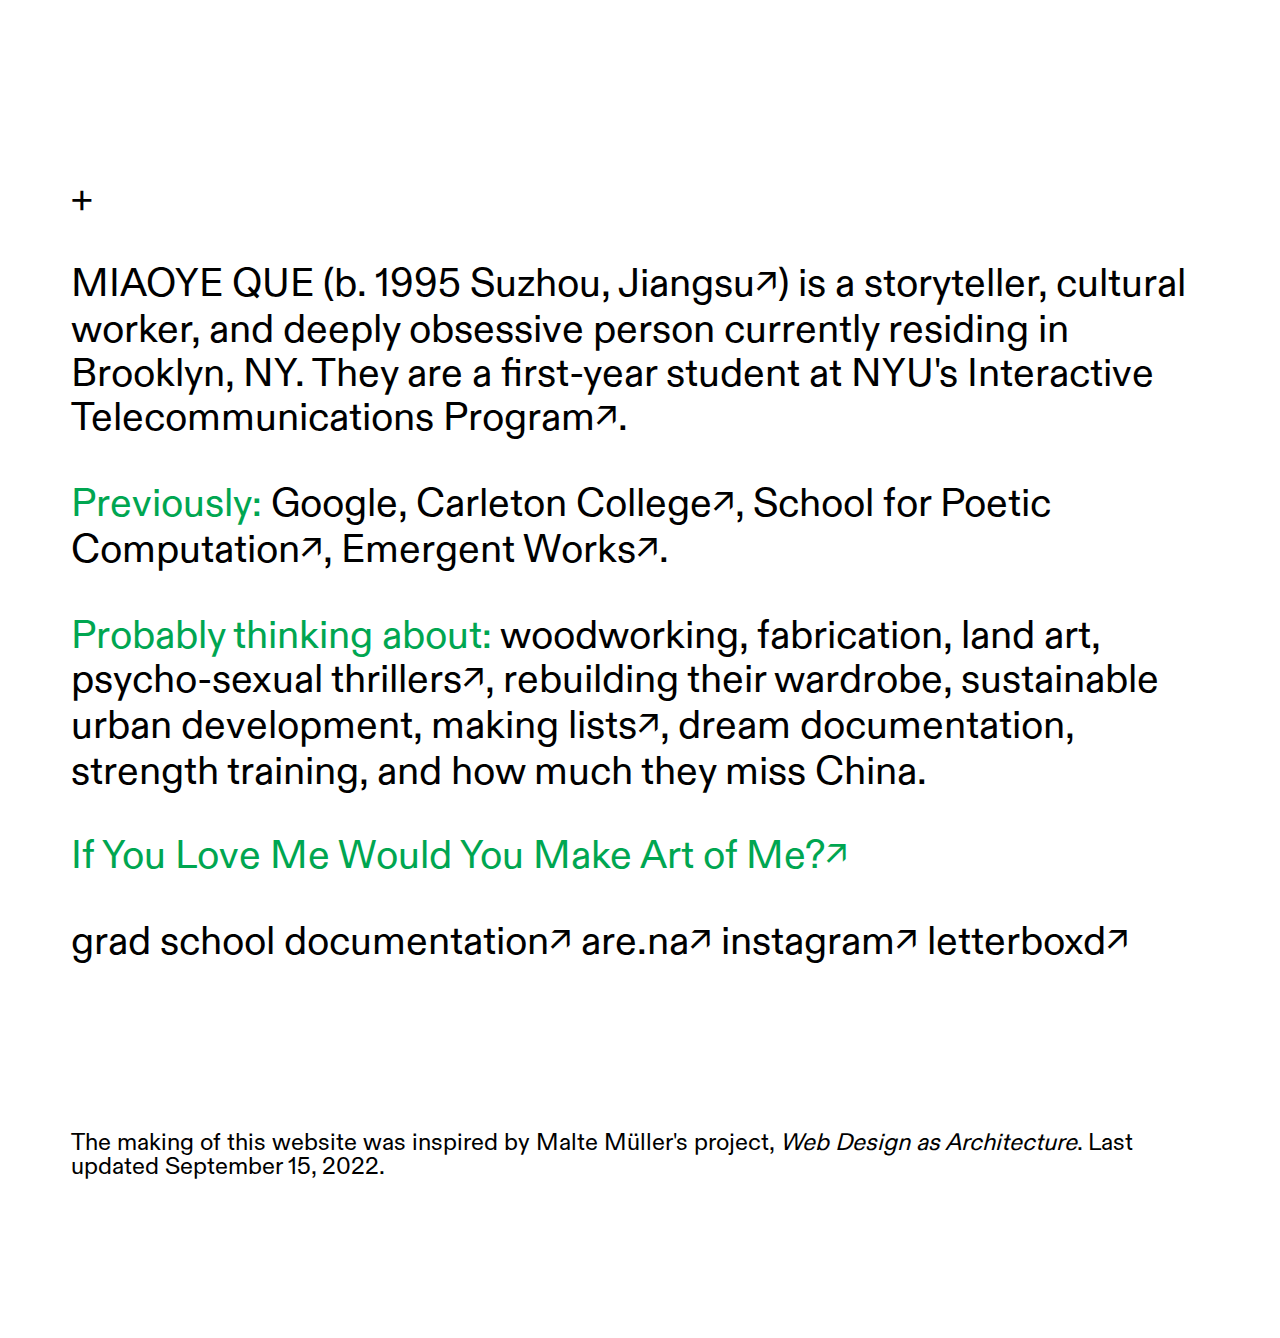
==== index.html @ 2aefd99a "Add if you love me would you make art of me" ====
<!DOCTYPE html>
<html lang="en">
<head>
  <meta charset="utf-8">
  <meta name="viewport" content="width=device-width, initial-scale=1.0">
  <meta name="author" content="MIAOYE QUE">
  <title>MIAOYE QUE</title>
  <link rel="stylesheet" type="text/css" href="main.css">
  <link rel="icon" type="image/x-icon" href="favicon.ico">
</head>

<header>
    <p>
        +
    </p>
</header>
<body>
    <p>
        MIAOYE QUE (b. 1995 <a href="https://www.youtube.com/watch?v=Js64LPVrtwE">Suzhou, Jiangsu<span class="arrow">&#8599;&#xFE0E;</span></a>) is a storyteller, cultural worker, and deeply obsessive person currently residing in Brooklyn, NY. They are a first-year student at <a href="https://tisch.nyu.edu/itp">NYU's Interactive Telecommunications Program<span class="arrow">&#8599;&#xFE0E;</span></a>.
    </p>
    <p>
        <span class="prompt"> Previously: </span> Google,
        <a href="https://www.carleton.edu">Carleton College<span class="arrow">&#8599;&#xFE0E;</span></a>, <a href="https://sfpc.study/">School for Poetic Computation<span class="arrow">&#8599;&#xFE0E;</span></a>, <a href="https://emergentworks.org/">Emergent Works<span class="arrow">&#8599;&#xFE0E;</span></a>.
    </p>
    <p>
        <span class="prompt"> Probably thinking about: </span> woodworking, fabrication, land art, <a href="https://letterboxd.com/magrosleau/list/psychosexual-dramas-nihilistic-fever-dreams/">psycho-sexual thrillers<span class="arrow">&#8599;&#xFE0E;</span></a>, rebuilding their wardrobe, sustainable urban development, <a href="https://www.are.na/miaoye-que/making-lists">making lists<span class="arrow">&#8599;&#xFE0E;</span></a>, dream documentation, strength training, and how much they miss China.
    </p>
    <p>
        <a href="if-you-love-me.html"><span class="transition"> If You Love Me Would You Make Art of Me?<span class="arrow">&#8599;&#xFE0E;</span> </span></a>
    </p>
    <p>
        <a href="https://miaoye.notion.site/ITP-Archive-7e7764f2af374ac984ef25f12678293d"> grad school documentation<span class="arrow">&#8599;&#xFE0E;</span></a>
        <a href="https://are.na/miaoye-que"> are.na<span class="arrow">&#8599;&#xFE0E;</span></a>
        <a href="https://www.instagram.com/quemiaoye"> instagram<span class="arrow">&#8599;&#xFE0E;</span></a>
        <a href="https://letterboxd.com/mirifique/"> letterboxd<span class="arrow">&#8599;&#xFE0E;</span></a>
    </p>
    <p class="colophon">
        The making of this website was inspired by Malte Müller's project, <a href="http://www--arc.com/"><i>Web Design as Architecture</i></a>. Last updated September 15, 2022.
    </p>
</body>
---- main.css ----
@font-face {
  font-family: 'diatype';
  src: url('diatype.otf') format('opentype');
}

body {
  font-family: 'diatype', 'AUTHENTICSans', 'Arial', sans-serif;
  font-size: 30pt;
  line-height: 1.1em;
  padding-top: 10%;
  padding-bottom: 10%;
}

a {
  color: #000;
  text-decoration: none;
}

a:hover {
  background-color: #00a651;
}

p {
  padding-left: 5%;
  padding-right: 5%;
}

span.prompt {
  color: #00a651;
}

.transition {
  color: #00a651;
}

.transition:hover {
  background-color: black;
}

span.arrow {
  font-size: 26pt;
}

.colophon {
  position: relative;
  bottom: 0;
  padding-top: 10%;
  line-height: 1em;
  font-size: 18pt;
}

.work {
  margin-top: 0;
  margin-bottom: 0;
  line-height: 1.1em;
}

@media only screen and (max-width: 860px) {
  h1 {
    font-size: 52pt;
  }
  body {
    font-size: 28pt;
  }
  span.arrow {
    font-size: 22pt;
  }
  .colophon {
    font-size: 16pt;
  }
}

@media only screen and (max-width: 700px) {
  body {
    font-size: 24pt;
  }
  span.arrow {
    font-size: 16pt;
  }
  .colophon {
    font-size: 14pt;
  }
}

@media only screen and (max-width: 620px) {
  h1 {
    font-size: 40pt;
  }
  body {
    font-size: 24pt;
  }
  span.arrow {
    font-size: 16pt;
  }
  .colophon {
    font-size: 12pt;
  }
}

@media only screen and (max-width: 480px) {
  h1 {
    font-size: 28pt;
  }
  body {
    font-size: 20pt;
  }
  span.arrow {
    font-size: 14pt;
  }
  .colophon {
    font-size: 10pt;
  }
}
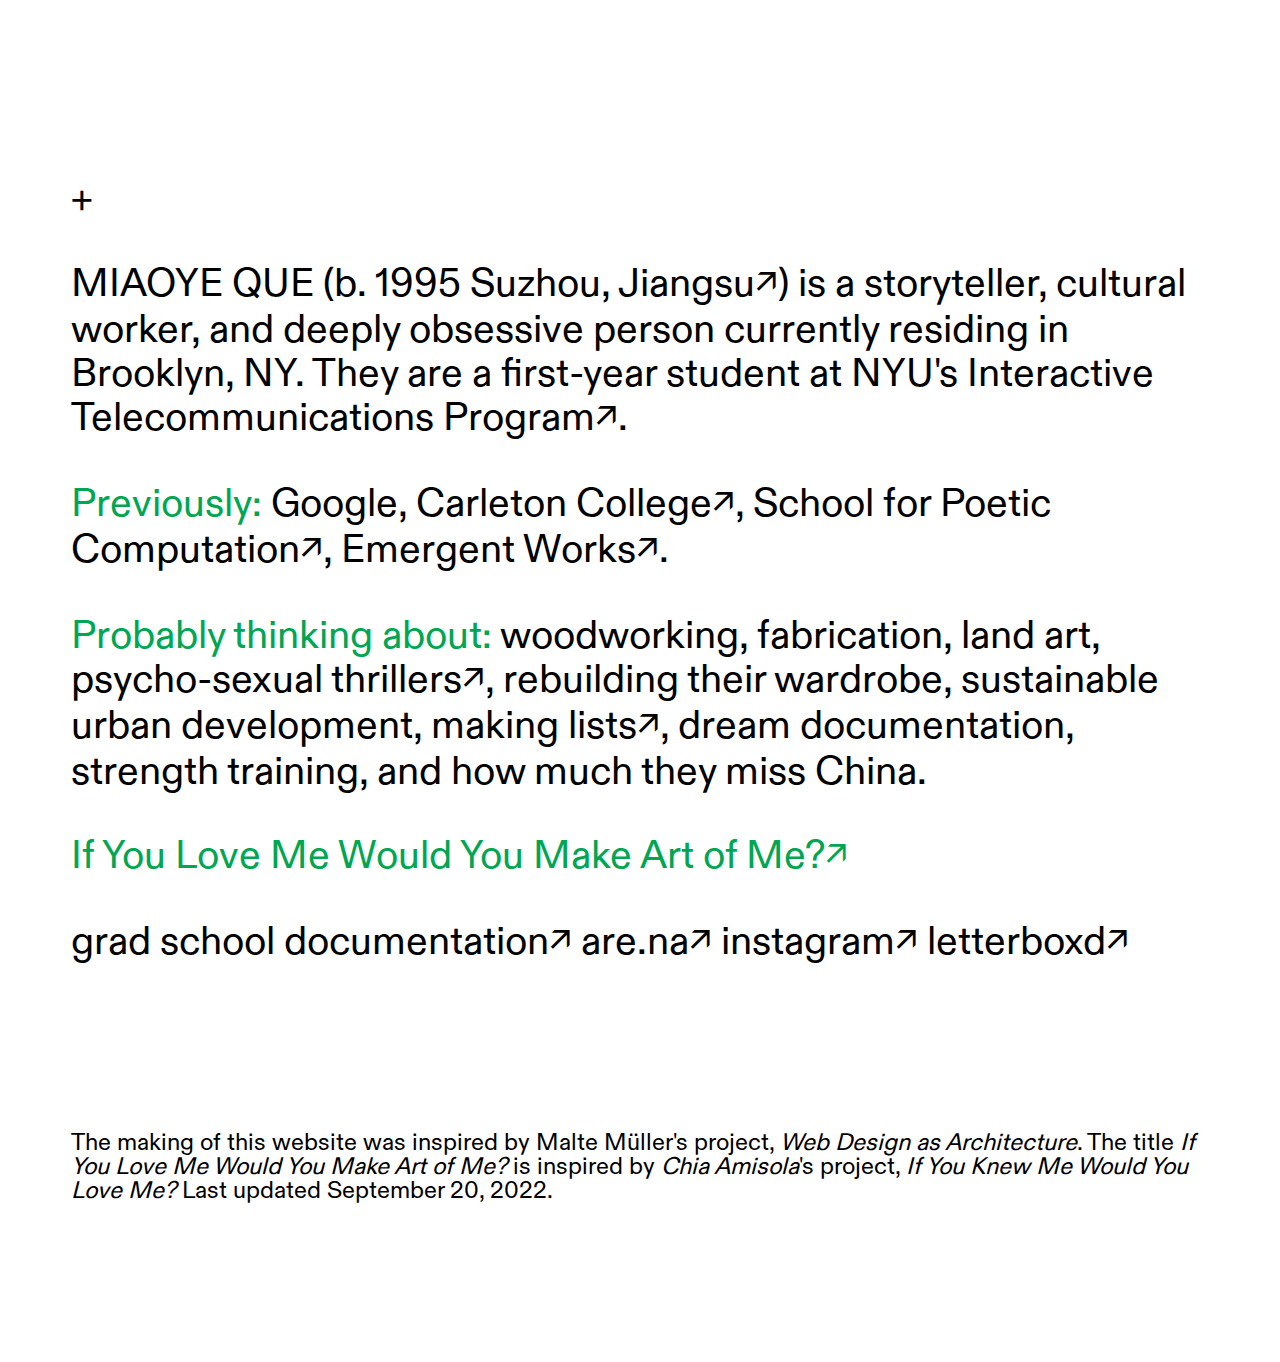
==== commit 4af113ee: "add credit to chia" ====
--- a/index.html
+++ b/index.html
@@ -35,6 +35,6 @@
         <a href="https://letterboxd.com/mirifique/"> letterboxd<span class="arrow">&#8599;&#xFE0E;</span></a>
     </p>
     <p class="colophon">
-        The making of this website was inspired by Malte Müller's project, <a href="http://www--arc.com/"><i>Web Design as Architecture</i></a>. Last updated September 15, 2022.
+        The making of this website was inspired by Malte Müller's project, <a href="http://www--arc.com/"><i>Web Design as Architecture</i></a>. The title <i>If You Love Me Would You Make Art of Me?</i></span> is inspired by <a href="https://chia.design/"><i>Chia Amisola</i></a>'s project, <a href="https://ifyouknewmewouldyoulove.me/"><i>If You Knew Me Would You Love Me?</i></a> Last updated September 20, 2022.
     </p>
 </body>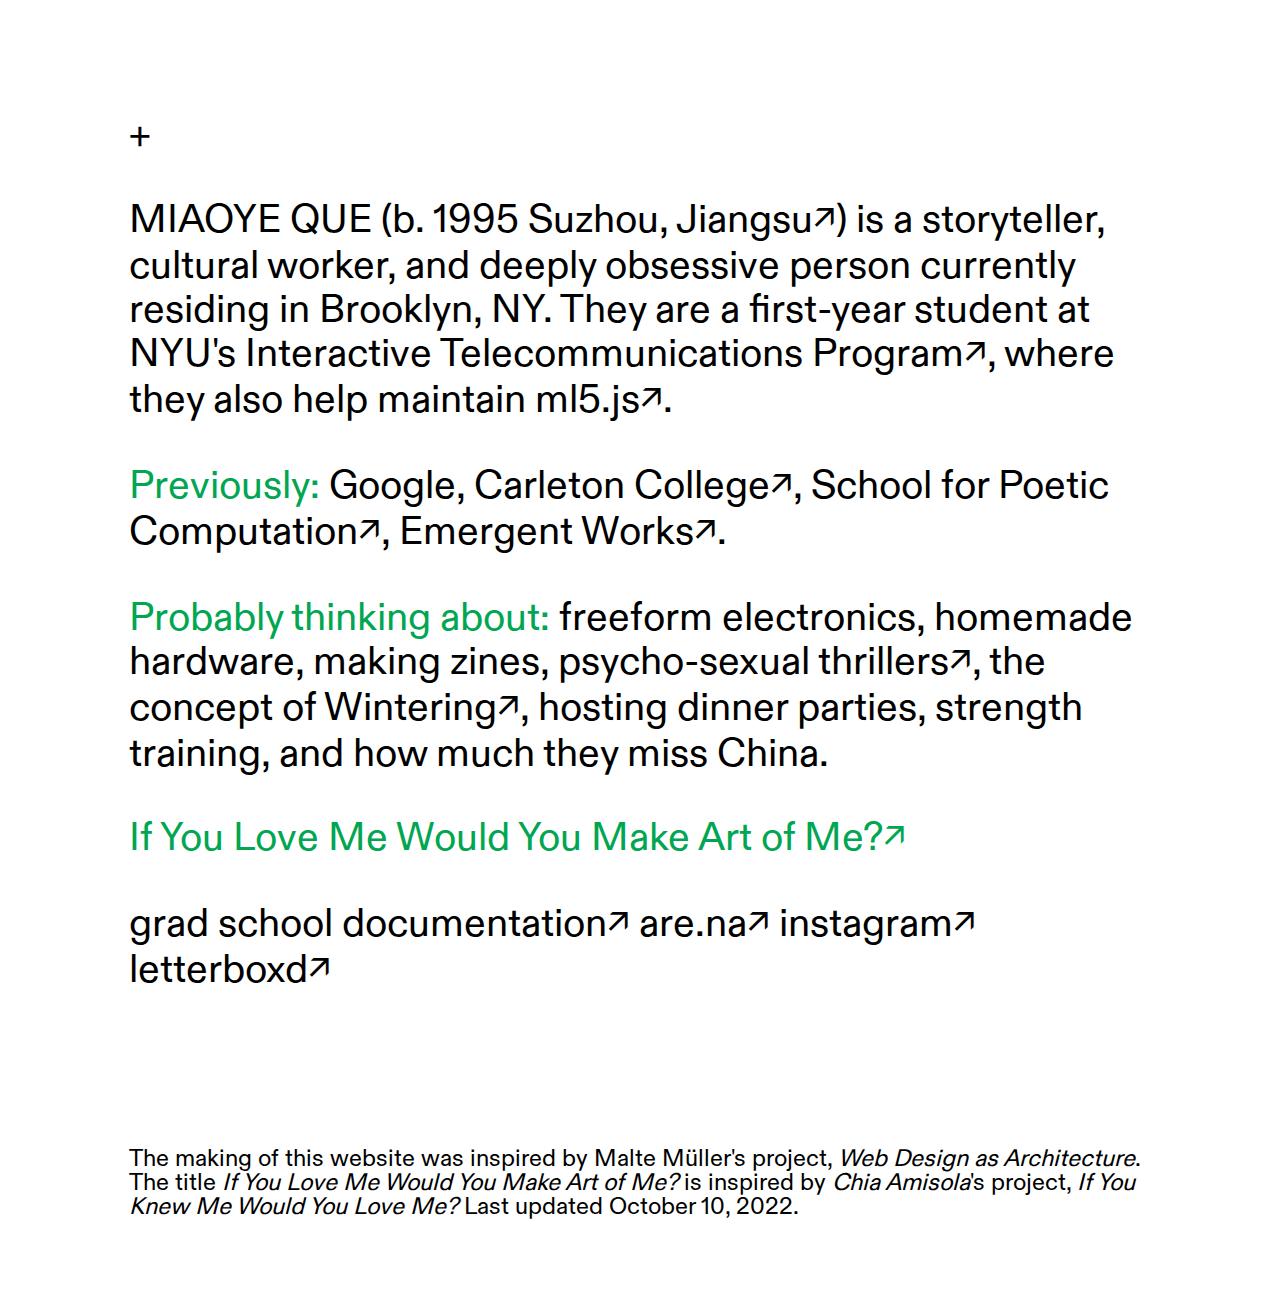
==== commit d9935aec: "update website" ====
--- a/index.html
+++ b/index.html
@@ -16,14 +16,14 @@
 </header>
 <body>
     <p>
-        MIAOYE QUE (b. 1995 <a href="https://www.youtube.com/watch?v=Js64LPVrtwE">Suzhou, Jiangsu<span class="arrow">&#8599;&#xFE0E;</span></a>) is a storyteller, cultural worker, and deeply obsessive person currently residing in Brooklyn, NY. They are a first-year student at <a href="https://tisch.nyu.edu/itp">NYU's Interactive Telecommunications Program<span class="arrow">&#8599;&#xFE0E;</span></a>.
+        MIAOYE QUE (b. 1995 <a href="https://www.youtube.com/watch?v=Js64LPVrtwE">Suzhou, Jiangsu<span class="arrow">&#8599;&#xFE0E;</span></a>) is a storyteller, cultural worker, and deeply obsessive person currently residing in Brooklyn, NY. They are a first-year student at <a href="https://tisch.nyu.edu/itp">NYU's Interactive Telecommunications Program<span class="arrow">&#8599;&#xFE0E;</span></a>, where they also help maintain <a href="https://ml5js.org/">ml5.js<span class="arrow">&#8599;&#xFE0E;</span></a>.
     </p>
     <p>
         <span class="prompt"> Previously: </span> Google,
         <a href="https://www.carleton.edu">Carleton College<span class="arrow">&#8599;&#xFE0E;</span></a>, <a href="https://sfpc.study/">School for Poetic Computation<span class="arrow">&#8599;&#xFE0E;</span></a>, <a href="https://emergentworks.org/">Emergent Works<span class="arrow">&#8599;&#xFE0E;</span></a>.
     </p>
     <p>
-        <span class="prompt"> Probably thinking about: </span> woodworking, fabrication, land art, <a href="https://letterboxd.com/magrosleau/list/psychosexual-dramas-nihilistic-fever-dreams/">psycho-sexual thrillers<span class="arrow">&#8599;&#xFE0E;</span></a>, rebuilding their wardrobe, sustainable urban development, <a href="https://www.are.na/miaoye-que/making-lists">making lists<span class="arrow">&#8599;&#xFE0E;</span></a>, dream documentation, strength training, and how much they miss China.
+        <span class="prompt"> Probably thinking about: </span> freeform electronics, homemade hardware, making zines, <a href="https://letterboxd.com/magrosleau/list/psychosexual-dramas-nihilistic-fever-dreams/">psycho-sexual thrillers<span class="arrow">&#8599;&#xFE0E;</span></a>, the concept of <a href="https://www.npr.org/2020/11/10/933008027/in-wintering-katherine-may-encourages-the-active-acceptance-of-sadness">Wintering<span class="arrow">&#8599;&#xFE0E;</span></a>, hosting dinner parties, strength training, and how much they miss China.
     </p>
     <p>
         <a href="if-you-love-me.html"><span class="transition"> If You Love Me Would You Make Art of Me?<span class="arrow">&#8599;&#xFE0E;</span> </span></a>
@@ -35,6 +35,6 @@
         <a href="https://letterboxd.com/mirifique/"> letterboxd<span class="arrow">&#8599;&#xFE0E;</span></a>
     </p>
     <p class="colophon">
-        The making of this website was inspired by Malte Müller's project, <a href="http://www--arc.com/"><i>Web Design as Architecture</i></a>. The title <i>If You Love Me Would You Make Art of Me?</i></span> is inspired by <a href="https://chia.design/"><i>Chia Amisola</i></a>'s project, <a href="https://ifyouknewmewouldyoulove.me/"><i>If You Knew Me Would You Love Me?</i></a> Last updated September 20, 2022.
+        The making of this website was inspired by Malte Müller's project, <a href="http://www--arc.com/"><i>Web Design as Architecture</i></a>. The title <i>If You Love Me Would You Make Art of Me?</i></span> is inspired by <a href="https://chia.design/"><i>Chia Amisola</i></a>'s project, <a href="https://ifyouknewmewouldyoulove.me/"><i>If You Knew Me Would You Love Me?</i></a> Last updated October 10, 2022.
     </p>
 </body>--- a/main.css
+++ b/main.css
@@ -7,8 +7,7 @@
   font-family: 'diatype', 'AUTHENTICSans', 'Arial', sans-serif;
   font-size: 30pt;
   line-height: 1.1em;
-  padding-top: 10%;
-  padding-bottom: 10%;
+  padding: 5%;
 }
 
 a {
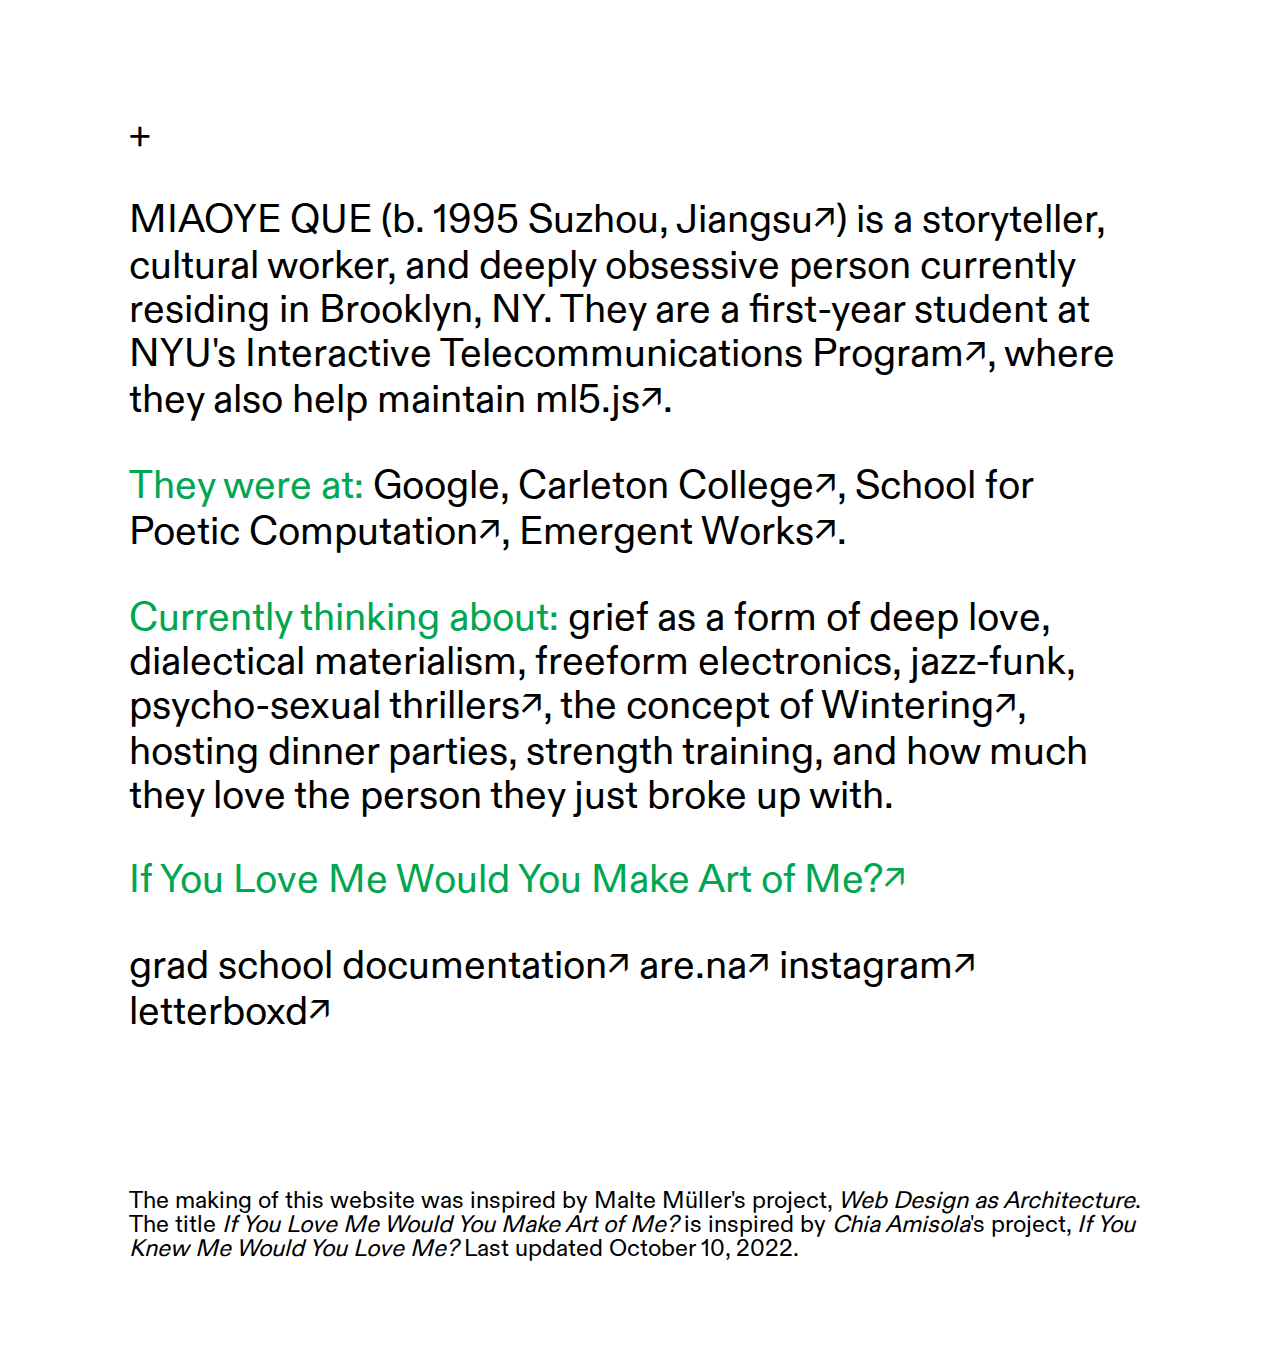
==== commit 06834572: "update website content" ====
--- a/index.html
+++ b/index.html
@@ -19,11 +19,11 @@
         MIAOYE QUE (b. 1995 <a href="https://www.youtube.com/watch?v=Js64LPVrtwE">Suzhou, Jiangsu<span class="arrow">&#8599;&#xFE0E;</span></a>) is a storyteller, cultural worker, and deeply obsessive person currently residing in Brooklyn, NY. They are a first-year student at <a href="https://tisch.nyu.edu/itp">NYU's Interactive Telecommunications Program<span class="arrow">&#8599;&#xFE0E;</span></a>, where they also help maintain <a href="https://ml5js.org/">ml5.js<span class="arrow">&#8599;&#xFE0E;</span></a>.
     </p>
     <p>
-        <span class="prompt"> Previously: </span> Google,
+        <span class="prompt"> They were at: </span> Google,
         <a href="https://www.carleton.edu">Carleton College<span class="arrow">&#8599;&#xFE0E;</span></a>, <a href="https://sfpc.study/">School for Poetic Computation<span class="arrow">&#8599;&#xFE0E;</span></a>, <a href="https://emergentworks.org/">Emergent Works<span class="arrow">&#8599;&#xFE0E;</span></a>.
     </p>
     <p>
-        <span class="prompt"> Probably thinking about: </span> freeform electronics, homemade hardware, making zines, <a href="https://letterboxd.com/magrosleau/list/psychosexual-dramas-nihilistic-fever-dreams/">psycho-sexual thrillers<span class="arrow">&#8599;&#xFE0E;</span></a>, the concept of <a href="https://www.npr.org/2020/11/10/933008027/in-wintering-katherine-may-encourages-the-active-acceptance-of-sadness">Wintering<span class="arrow">&#8599;&#xFE0E;</span></a>, hosting dinner parties, strength training, and how much they miss China.
+        <span class="prompt"> Currently thinking about: </span> grief as a form of deep love, dialectical materialism, freeform electronics, jazz-funk, <a href="https://letterboxd.com/magrosleau/list/psychosexual-dramas-nihilistic-fever-dreams/">psycho-sexual thrillers<span class="arrow">&#8599;&#xFE0E;</span></a>, the concept of <a href="https://www.npr.org/2020/11/10/933008027/in-wintering-katherine-may-encourages-the-active-acceptance-of-sadness">Wintering<span class="arrow">&#8599;&#xFE0E;</span></a>, hosting dinner parties, strength training, and how much they love the person they just broke up with.
     </p>
     <p>
         <a href="if-you-love-me.html"><span class="transition"> If You Love Me Would You Make Art of Me?<span class="arrow">&#8599;&#xFE0E;</span> </span></a>
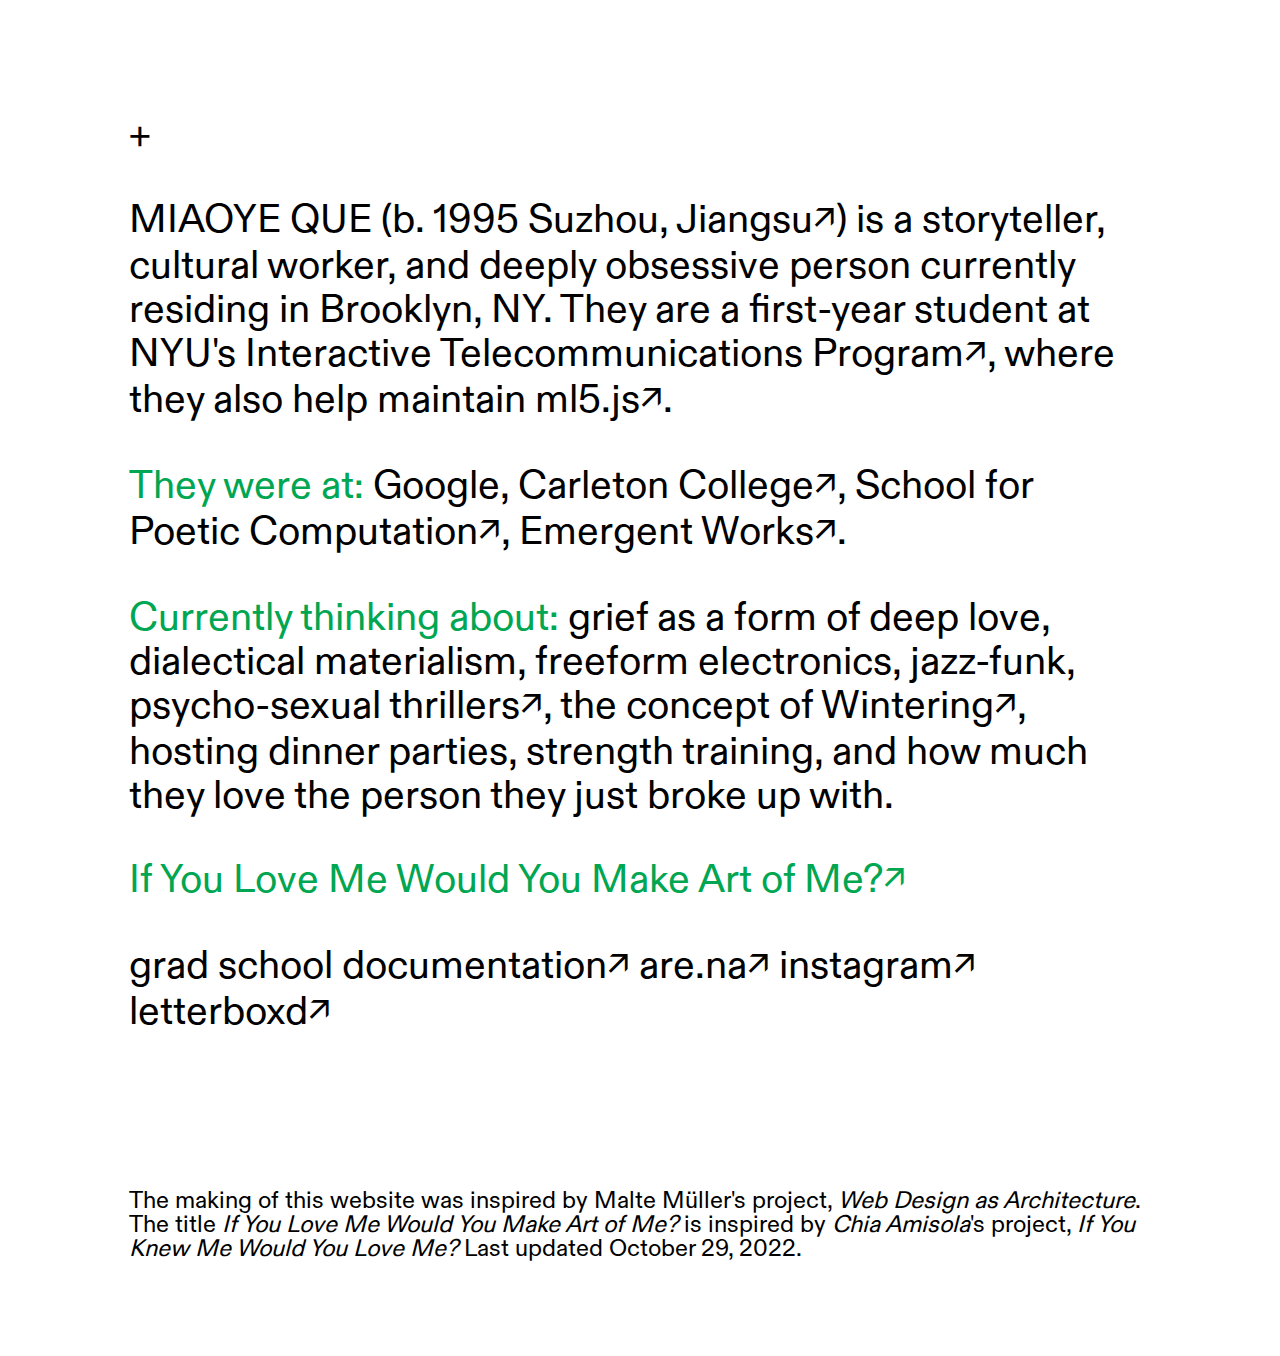
==== commit 020b51c6: "Update date" ====
--- a/index.html
+++ b/index.html
@@ -35,6 +35,6 @@
         <a href="https://letterboxd.com/mirifique/"> letterboxd<span class="arrow">&#8599;&#xFE0E;</span></a>
     </p>
     <p class="colophon">
-        The making of this website was inspired by Malte Müller's project, <a href="http://www--arc.com/"><i>Web Design as Architecture</i></a>. The title <i>If You Love Me Would You Make Art of Me?</i></span> is inspired by <a href="https://chia.design/"><i>Chia Amisola</i></a>'s project, <a href="https://ifyouknewmewouldyoulove.me/"><i>If You Knew Me Would You Love Me?</i></a> Last updated October 10, 2022.
+        The making of this website was inspired by Malte Müller's project, <a href="http://www--arc.com/"><i>Web Design as Architecture</i></a>. The title <i>If You Love Me Would You Make Art of Me?</i></span> is inspired by <a href="https://chia.design/"><i>Chia Amisola</i></a>'s project, <a href="https://ifyouknewmewouldyoulove.me/"><i>If You Knew Me Would You Love Me?</i></a> Last updated October 29, 2022.
     </p>
 </body>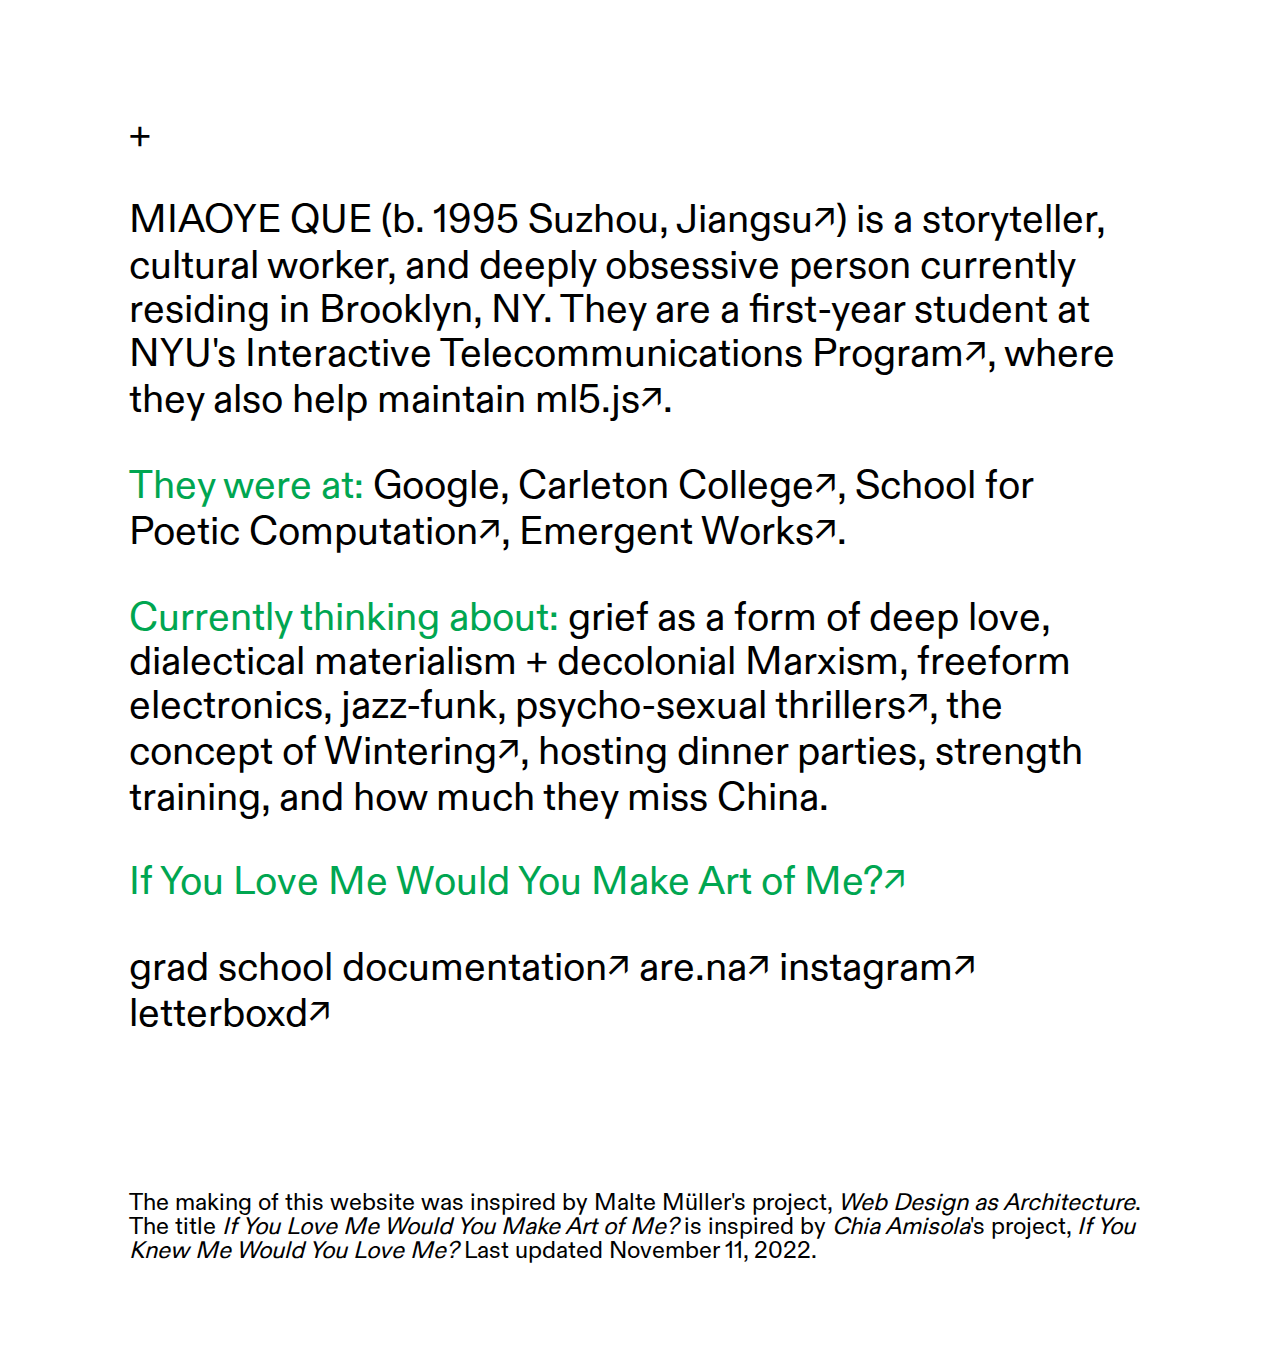
==== commit eba8c3bc: "Updated website content" ====
--- a/index.html
+++ b/index.html
@@ -23,7 +23,7 @@
         <a href="https://www.carleton.edu">Carleton College<span class="arrow">&#8599;&#xFE0E;</span></a>, <a href="https://sfpc.study/">School for Poetic Computation<span class="arrow">&#8599;&#xFE0E;</span></a>, <a href="https://emergentworks.org/">Emergent Works<span class="arrow">&#8599;&#xFE0E;</span></a>.
     </p>
     <p>
-        <span class="prompt"> Currently thinking about: </span> grief as a form of deep love, dialectical materialism, freeform electronics, jazz-funk, <a href="https://letterboxd.com/magrosleau/list/psychosexual-dramas-nihilistic-fever-dreams/">psycho-sexual thrillers<span class="arrow">&#8599;&#xFE0E;</span></a>, the concept of <a href="https://www.npr.org/2020/11/10/933008027/in-wintering-katherine-may-encourages-the-active-acceptance-of-sadness">Wintering<span class="arrow">&#8599;&#xFE0E;</span></a>, hosting dinner parties, strength training, and how much they love the person they just broke up with.
+        <span class="prompt"> Currently thinking about: </span> grief as a form of deep love, dialectical materialism + decolonial Marxism, freeform electronics, jazz-funk, <a href="https://letterboxd.com/magrosleau/list/psychosexual-dramas-nihilistic-fever-dreams/">psycho-sexual thrillers<span class="arrow">&#8599;&#xFE0E;</span></a>, the concept of <a href="https://www.npr.org/2020/11/10/933008027/in-wintering-katherine-may-encourages-the-active-acceptance-of-sadness">Wintering<span class="arrow">&#8599;&#xFE0E;</span></a>, hosting dinner parties, strength training, and how much they miss China.
     </p>
     <p>
         <a href="if-you-love-me.html"><span class="transition"> If You Love Me Would You Make Art of Me?<span class="arrow">&#8599;&#xFE0E;</span> </span></a>
@@ -35,6 +35,6 @@
         <a href="https://letterboxd.com/mirifique/"> letterboxd<span class="arrow">&#8599;&#xFE0E;</span></a>
     </p>
     <p class="colophon">
-        The making of this website was inspired by Malte Müller's project, <a href="http://www--arc.com/"><i>Web Design as Architecture</i></a>. The title <i>If You Love Me Would You Make Art of Me?</i></span> is inspired by <a href="https://chia.design/"><i>Chia Amisola</i></a>'s project, <a href="https://ifyouknewmewouldyoulove.me/"><i>If You Knew Me Would You Love Me?</i></a> Last updated October 29, 2022.
+        The making of this website was inspired by Malte Müller's project, <a href="http://www--arc.com/"><i>Web Design as Architecture</i></a>. The title <i>If You Love Me Would You Make Art of Me?</i></span> is inspired by <a href="https://chia.design/"><i>Chia Amisola</i></a>'s project, <a href="https://ifyouknewmewouldyoulove.me/"><i>If You Knew Me Would You Love Me?</i></a> Last updated November 11, 2022.
     </p>
 </body>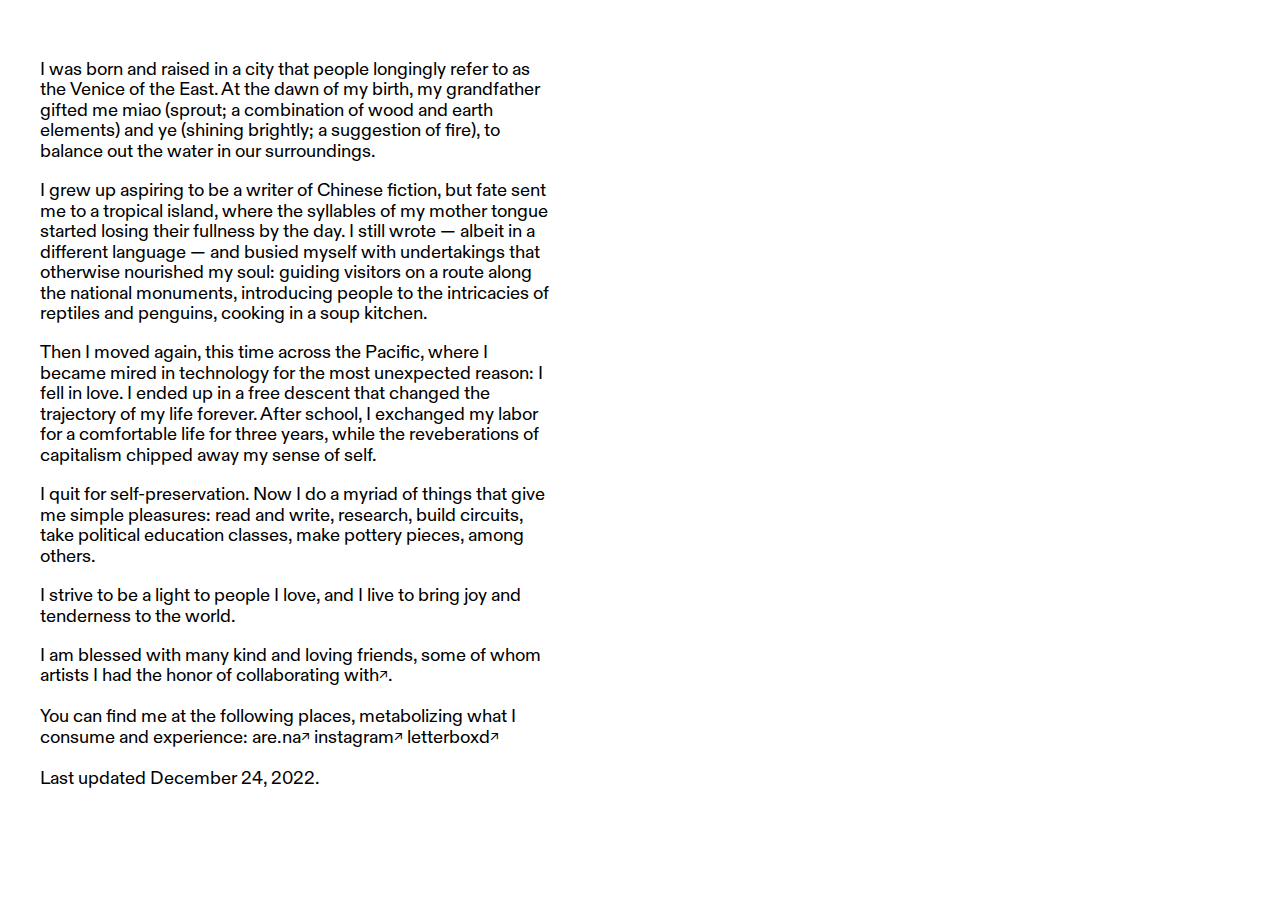
==== commit 3e2dd042: "redid website" ====
--- a/index.html
+++ b/index.html
@@ -9,32 +9,22 @@
   <link rel="icon" type="image/x-icon" href="favicon.ico">
 </head>
 
-<header>
-    <p>
-        +
-    </p>
-</header>
 <body>
-    <p>
-        MIAOYE QUE (b. 1995 <a href="https://www.youtube.com/watch?v=Js64LPVrtwE">Suzhou, Jiangsu<span class="arrow">&#8599;&#xFE0E;</span></a>) is a storyteller, cultural worker, and deeply obsessive person currently residing in Brooklyn, NY. They are a first-year student at <a href="https://tisch.nyu.edu/itp">NYU's Interactive Telecommunications Program<span class="arrow">&#8599;&#xFE0E;</span></a>, where they also help maintain <a href="https://ml5js.org/">ml5.js<span class="arrow">&#8599;&#xFE0E;</span></a>.
-    </p>
-    <p>
-        <span class="prompt"> They were at: </span> Google,
-        <a href="https://www.carleton.edu">Carleton College<span class="arrow">&#8599;&#xFE0E;</span></a>, <a href="https://sfpc.study/">School for Poetic Computation<span class="arrow">&#8599;&#xFE0E;</span></a>, <a href="https://emergentworks.org/">Emergent Works<span class="arrow">&#8599;&#xFE0E;</span></a>.
-    </p>
-    <p>
-        <span class="prompt"> Currently thinking about: </span> grief as a form of deep love, dialectical materialism + decolonial Marxism, freeform electronics, jazz-funk, <a href="https://letterboxd.com/magrosleau/list/psychosexual-dramas-nihilistic-fever-dreams/">psycho-sexual thrillers<span class="arrow">&#8599;&#xFE0E;</span></a>, the concept of <a href="https://www.npr.org/2020/11/10/933008027/in-wintering-katherine-may-encourages-the-active-acceptance-of-sadness">Wintering<span class="arrow">&#8599;&#xFE0E;</span></a>, hosting dinner parties, strength training, and how much they miss China.
-    </p>
-    <p>
-        <a href="if-you-love-me.html"><span class="transition"> If You Love Me Would You Make Art of Me?<span class="arrow">&#8599;&#xFE0E;</span> </span></a>
-    </p>
-    <p>
-        <a href="https://miaoye.notion.site/ITP-Archive-7e7764f2af374ac984ef25f12678293d"> grad school documentation<span class="arrow">&#8599;&#xFE0E;</span></a>
-        <a href="https://are.na/miaoye-que"> are.na<span class="arrow">&#8599;&#xFE0E;</span></a>
-        <a href="https://www.instagram.com/quemiaoye"> instagram<span class="arrow">&#8599;&#xFE0E;</span></a>
-        <a href="https://letterboxd.com/mirifique/"> letterboxd<span class="arrow">&#8599;&#xFE0E;</span></a>
-    </p>
-    <p class="colophon">
-        The making of this website was inspired by Malte Müller's project, <a href="http://www--arc.com/"><i>Web Design as Architecture</i></a>. The title <i>If You Love Me Would You Make Art of Me?</i></span> is inspired by <a href="https://chia.design/"><i>Chia Amisola</i></a>'s project, <a href="https://ifyouknewmewouldyoulove.me/"><i>If You Knew Me Would You Love Me?</i></a> Last updated November 11, 2022.
-    </p>
+    <div class="container">
+        <p> I was born and raised in a city that people longingly refer to as the Venice of the East. At the dawn of my birth, my grandfather gifted me miao (sprout; a combination of wood and earth elements) and ye (shining brightly; a suggestion of fire), to balance out the water in our surroundings.</p>
+        <p> I grew up aspiring to be a writer of Chinese fiction, but fate sent me to a tropical island, where the syllables of my mother tongue started losing their fullness by the day. I still wrote — albeit in a different language — and busied myself with undertakings that otherwise nourished my soul: guiding visitors on a route along the national monuments, introducing people to the intricacies of reptiles and penguins, cooking in a soup kitchen.</p>
+        <p>Then I moved again, this time across the Pacific, where I became mired in technology for the most unexpected reason: I fell in love. I ended up in a free descent that changed the trajectory of my life forever. After school, I exchanged my labor for a comfortable life for three years, while the reveberations of capitalism chipped away my sense of self.</p>
+        <p>I quit for self-preservation. Now I do a myriad of things that give me simple pleasures: read and write, research, build circuits, take political education classes, make pottery pieces, among others. </p>
+        <p>I strive to be a light to people I love, and I live to bring joy and tenderness to the world. </p>
+        <p>I am blessed with many kind and loving friends, some of whom artists I had the honor of <a href="if-you-love-me.html">collaborating with<span class="arrow">&#8599;&#xFE0E;</span></a>.</p>
+        <p>
+            You can find me at the following places, metabolizing what I consume and experience:
+            <a href="https://are.na/miao"> are.na<span class="arrow">&#8599;&#xFE0E;</span></a>
+            <a href="https://www.instagram.com/whiskeyprairie"> instagram<span class="arrow">&#8599;&#xFE0E;</span></a>
+            <a href="https://letterboxd.com/mirifique/"> letterboxd<span class="arrow">&#8599;&#xFE0E;</span></a>
+        </p>
+        <p>
+            Last updated December 24, 2022.
+        </p>
+    </div>
 </body>--- a/main.css
+++ b/main.css
@@ -5,9 +5,9 @@
 
 body {
   font-family: 'diatype', 'AUTHENTICSans', 'Arial', sans-serif;
-  font-size: 30pt;
+  font-size: 14pt;
   line-height: 1.1em;
-  padding: 5%;
+  padding: 2rem;
 }
 
 a {
@@ -16,16 +16,17 @@
 }
 
 a:hover {
-  background-color: #00a651;
+  background-color: #1a5939;
+  color: #FFF;
 }
 
-p {
-  padding-left: 5%;
-  padding-right: 5%;
+
+span.prompt {
+  color: #298C59;
 }
 
-span.prompt {
-  color: #00a651;
+.container {
+  max-width: 32rem;
 }
 
 .transition {
@@ -37,7 +38,7 @@
 }
 
 span.arrow {
-  font-size: 26pt;
+  font-size: 10pt;
 }
 
 .colophon {
@@ -54,59 +55,11 @@
   line-height: 1.1em;
 }
 
-@media only screen and (max-width: 860px) {
-  h1 {
-    font-size: 52pt;
-  }
+@media only screen and (max-width: 480px) {
   body {
-    font-size: 28pt;
+    font-size: 12pt;
   }
   span.arrow {
-    font-size: 22pt;
-  }
-  .colophon {
-    font-size: 16pt;
-  }
-}
-
-@media only screen and (max-width: 700px) {
-  body {
-    font-size: 24pt;
-  }
-  span.arrow {
-    font-size: 16pt;
-  }
-  .colophon {
-    font-size: 14pt;
-  }
-}
-
-@media only screen and (max-width: 620px) {
-  h1 {
-    font-size: 40pt;
-  }
-  body {
-    font-size: 24pt;
-  }
-  span.arrow {
-    font-size: 16pt;
-  }
-  .colophon {
-    font-size: 12pt;
-  }
-}
-
-@media only screen and (max-width: 480px) {
-  h1 {
-    font-size: 28pt;
-  }
-  body {
-    font-size: 20pt;
-  }
-  span.arrow {
-    font-size: 14pt;
-  }
-  .colophon {
-    font-size: 10pt;
+    font-size: 8pt;
   }
 }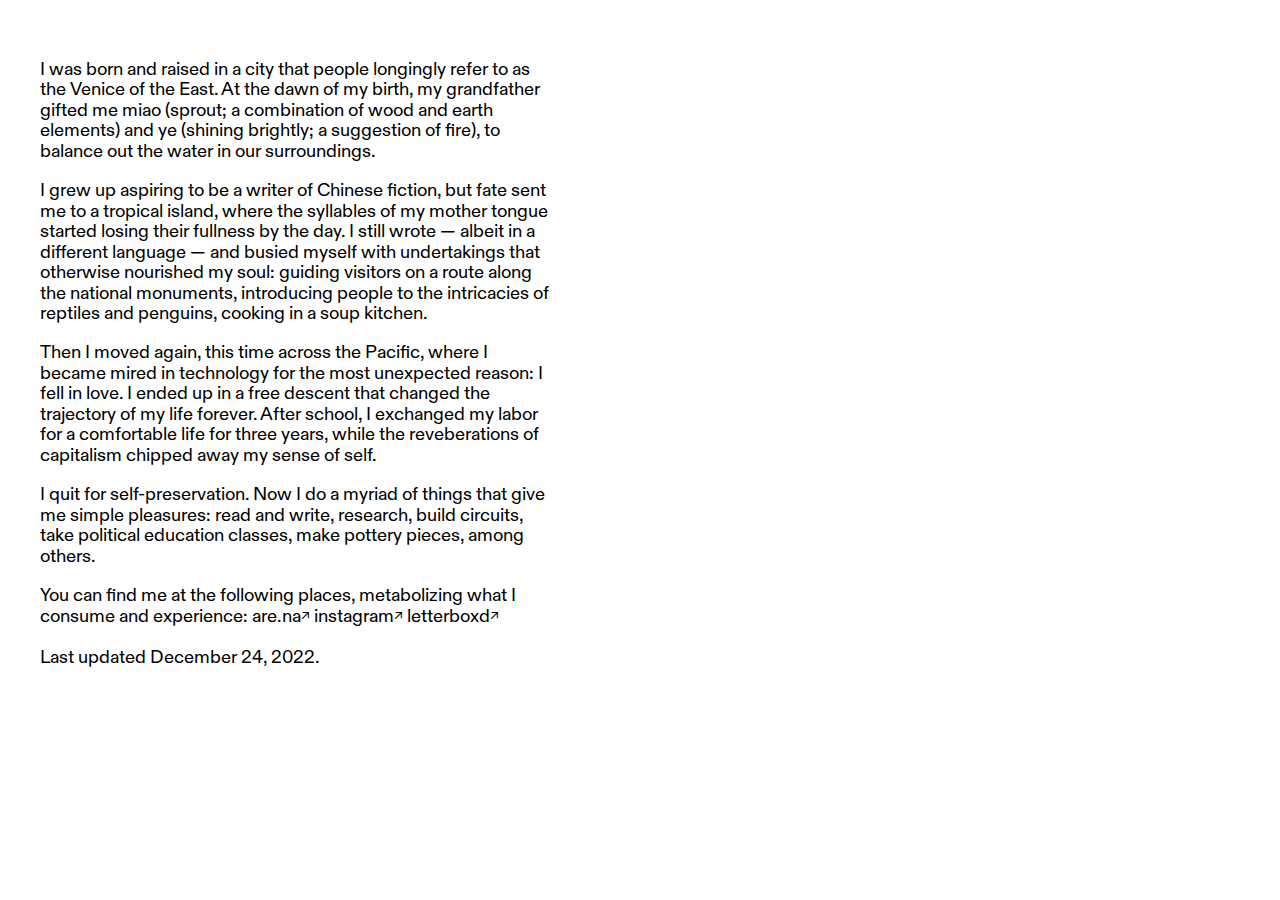
==== commit d673194d: "less is more" ====
--- a/index.html
+++ b/index.html
@@ -15,8 +15,6 @@
         <p> I grew up aspiring to be a writer of Chinese fiction, but fate sent me to a tropical island, where the syllables of my mother tongue started losing their fullness by the day. I still wrote — albeit in a different language — and busied myself with undertakings that otherwise nourished my soul: guiding visitors on a route along the national monuments, introducing people to the intricacies of reptiles and penguins, cooking in a soup kitchen.</p>
         <p>Then I moved again, this time across the Pacific, where I became mired in technology for the most unexpected reason: I fell in love. I ended up in a free descent that changed the trajectory of my life forever. After school, I exchanged my labor for a comfortable life for three years, while the reveberations of capitalism chipped away my sense of self.</p>
         <p>I quit for self-preservation. Now I do a myriad of things that give me simple pleasures: read and write, research, build circuits, take political education classes, make pottery pieces, among others. </p>
-        <p>I strive to be a light to people I love, and I live to bring joy and tenderness to the world. </p>
-        <p>I am blessed with many kind and loving friends, some of whom artists I had the honor of <a href="if-you-love-me.html">collaborating with<span class="arrow">&#8599;&#xFE0E;</span></a>.</p>
         <p>
             You can find me at the following places, metabolizing what I consume and experience:
             <a href="https://are.na/miao"> are.na<span class="arrow">&#8599;&#xFE0E;</span></a>
